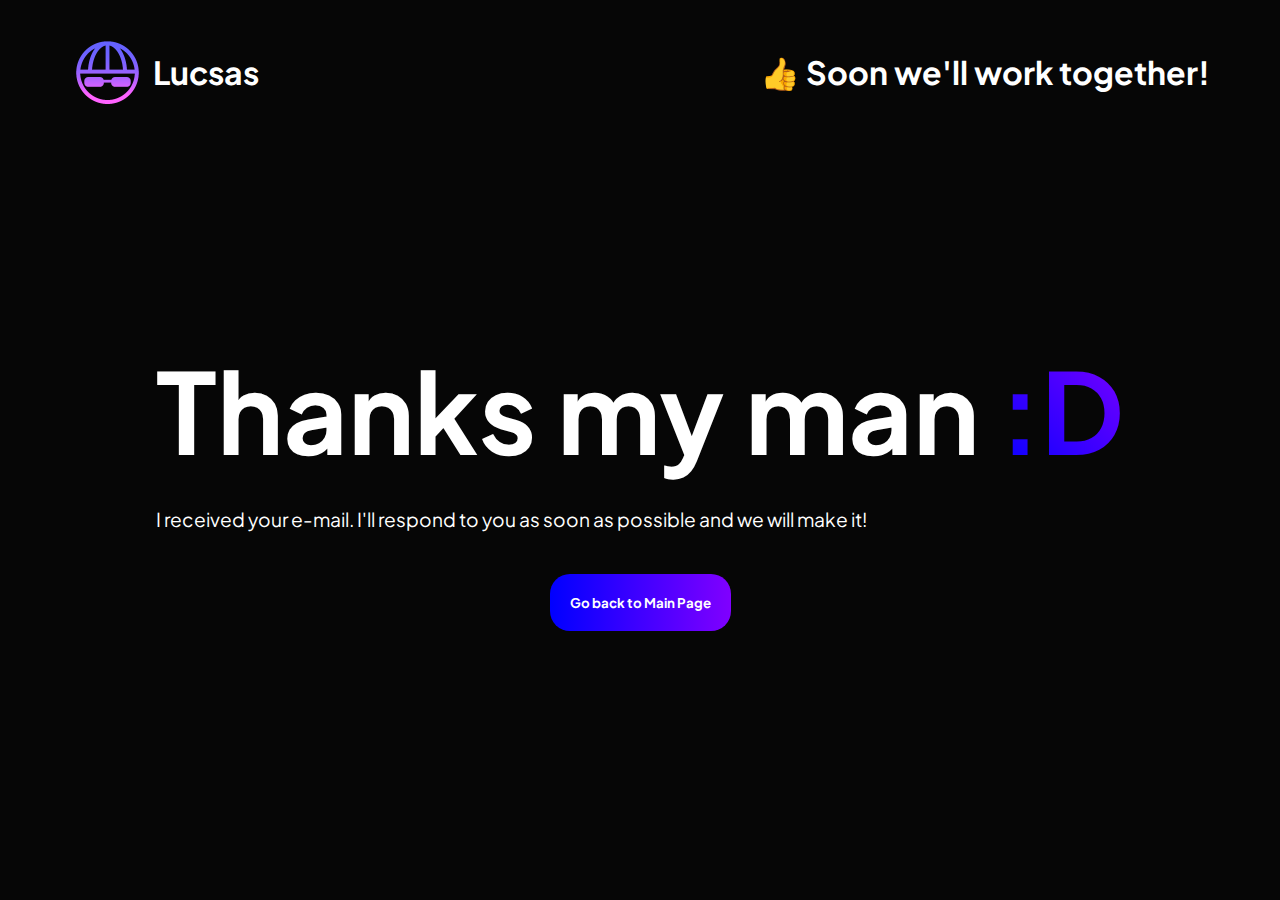
==== document/success.html @ 424639a7 "Success page build" ====
<!DOCTYPE html>
<html lang="en">
<head>
  <meta charset="UTF-8">
  <meta name="viewport" content="width=device-width, initial-scale=1.0">
  <title>Thanks, partner :D</title>

  <link rel="shortcut icon" href="../img/lucsas-logo.png" type="image/x-icon">

  <link rel="stylesheet" href="../styles/success-style.css" media="all">
</head>
<body>
  
  <div id="ui">
    <header>
      <div>
        <figure>
          <figcaption>
            Lucsas Logo
          </figcaption>

          <img src="../img/lucsas-logo.png" alt="Lucsas Logo">

          <h1>
            Lucsas
          </h1>
        </figure>

        <h1>
          &#128077; Soon we'll work together!
        </h1>
      </div>
    </header>

    <main>
      <div>
        <section class="cont">
          <div>
            <h1>
              Thanks my man <span id="face">:D</span>
            </h1>
            <p>
              I received your e-mail. I'll respond to you as soon as possible and we will make it!
            </p>
          </div>

          <div>
            <button>
              <a href="./index.html" target="_self" rel="prev">
                Go back to Main Page
              </a>
            </button>
          </div>
        </section>
      </div>
    </main>
  </div>

</body>
</html>
---- styles/success-style.css ----
@charset "UTF-8";

@import url('https://fonts.googleapis.com/css2?family=Plus+Jakarta+Sans:ital,wght@0,200;0,300;0,400;0,500;0,600;0,700;0,800;1,200;1,300;1,400;1,500;1,600;1,700;1,800&display=swap');

/* General Settings */
* {
  margin: 0;
  padding: 0;

  box-sizing: border-box;

  font-family:  'Plus Jakarta Sans', sans-serif;
}

html, body {
  background: #060606;
  color: white;

  width: 100vw;
  height: 100vh;
}

div#ui {
  width: 100%;
  height: 100%;
}

/* Text Settings */
p {
  font-size: 1.2em;
  line-height: 2em;

  margin: 15px 0px;
}

a {
  color: white;

  font-weight: bold;
  text-decoration: none;
}

button {
  background: linear-gradient(
    to right,
    blue,
    rgb(128, 0, 255)
  );

  margin: 20px;
  border-radius: 20px;

  border: none;
  outline: none;

  transition: all .5s;
}

button:hover {
  box-shadow: -5px 5px 0px blue;
}

button a {
  display: block;
  width: 100%;
  height: 100%;

  padding: 20px;
}

/* Media Settings */
figure {
  width: auto;

  display: flex;
  align-items: center;
}

figcaption {
  display: none;
}

/* Header Settings */
header {
  width: 100%;
  height: 90px;

  display: flex;
  justify-content: center;
  align-items: center;

  position: relative;
  top: 3%;
}

header > div {
  width: 100%;
  height: 100%;
  margin: 0px 70px;

  display: flex;
  justify-content: space-between;
  align-items: center;
}

header h1 {
  display: inline;
  width: auto;
  margin-left: 8px;
}

/* Main Settings */
main {
  width: 100%;

  display: flex;
  justify-content: center;
  align-items: center;

  position: absolute;
  top: 70px;
  bottom: 0;
}

main h1 {
  margin: 20px 0px;

  font-size: 7em;
}

section.cont {
  display: flex;
  flex-direction: column;
  align-items: center;
}

span#face {
  background: linear-gradient(
    45deg,
    blue,
    rgb(128, 0, 255)
  );
  background-clip: text;
  -webkit-background-clip: text;
  color: transparent;
}
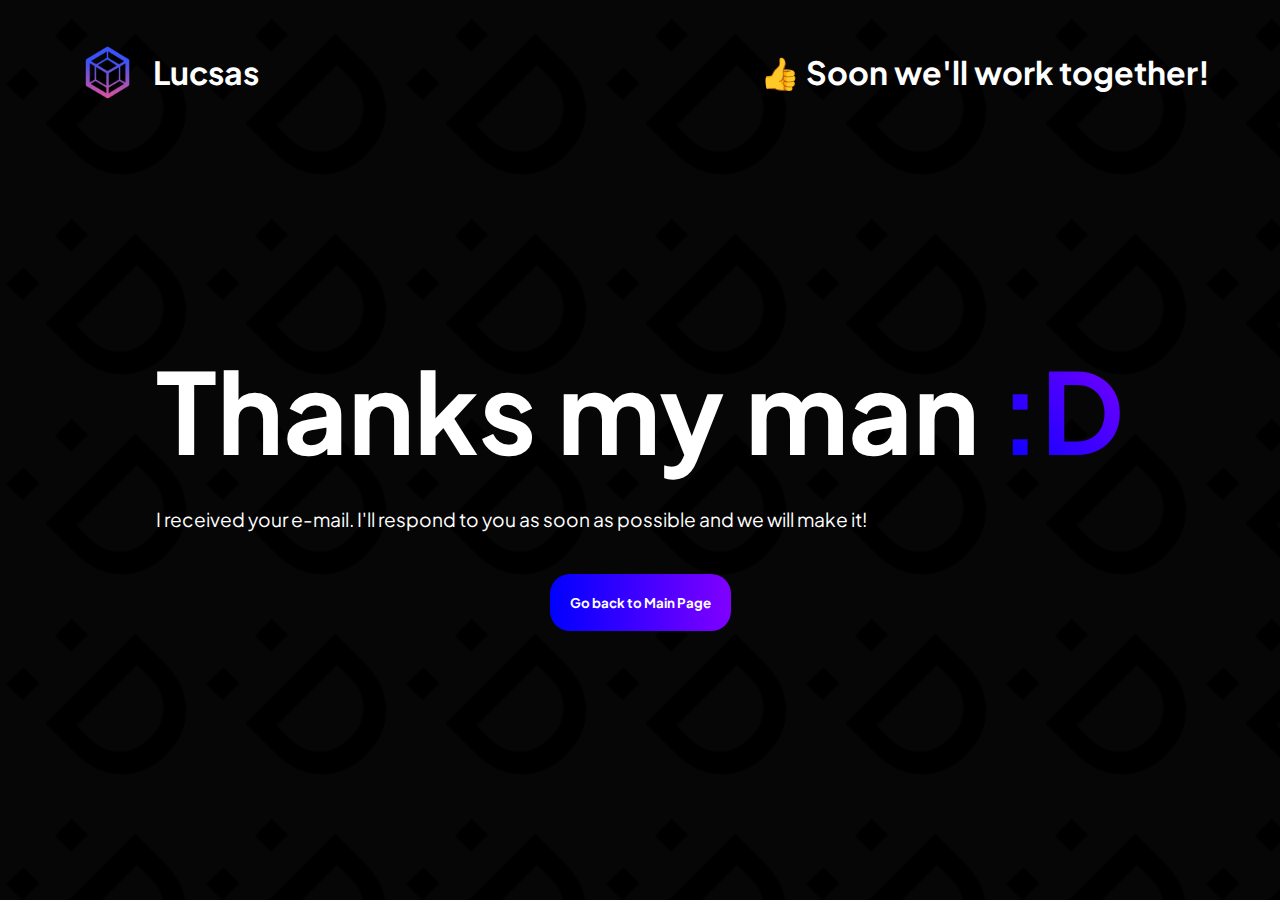
==== commit cbca9e26: "All images converted to WEBP" ====
--- a/document/success.html
+++ b/document/success.html
@@ -5,7 +5,7 @@
   <meta name="viewport" content="width=device-width, initial-scale=1.0">
   <title>Thanks, partner :D</title>
 
-  <link rel="shortcut icon" href="../img/lucsas-logo.png" type="image/x-icon">
+  <link rel="shortcut icon" href="../img/lucsas-logo.ico" type="image/x-icon">
 
   <link rel="stylesheet" href="../styles/success-style.css" media="all">
 </head>
@@ -19,7 +19,7 @@
             Lucsas Logo
           </figcaption>
 
-          <img src="../img/lucsas-logo.png" alt="Lucsas Logo">
+          <img src="../img/lucsas-logo.webp" alt="Lucsas Logo" style="width: 75px; height: 75px;">
 
           <h1>
             Lucsas
--- a/styles/success-style.css
+++ b/styles/success-style.css
@@ -21,6 +21,8 @@
 }
 
 div#ui {
+  background: url('../img/face-pattern.webp');
+
   width: 100%;
   height: 100%;
 }
@@ -128,7 +130,11 @@
   font-size: 7em;
 }
 
-section.cont {
+main section.cont {
+  height: 100%;
+  padding: 50px;
+  border-radius: 30px;
+
   display: flex;
   flex-direction: column;
   align-items: center;
